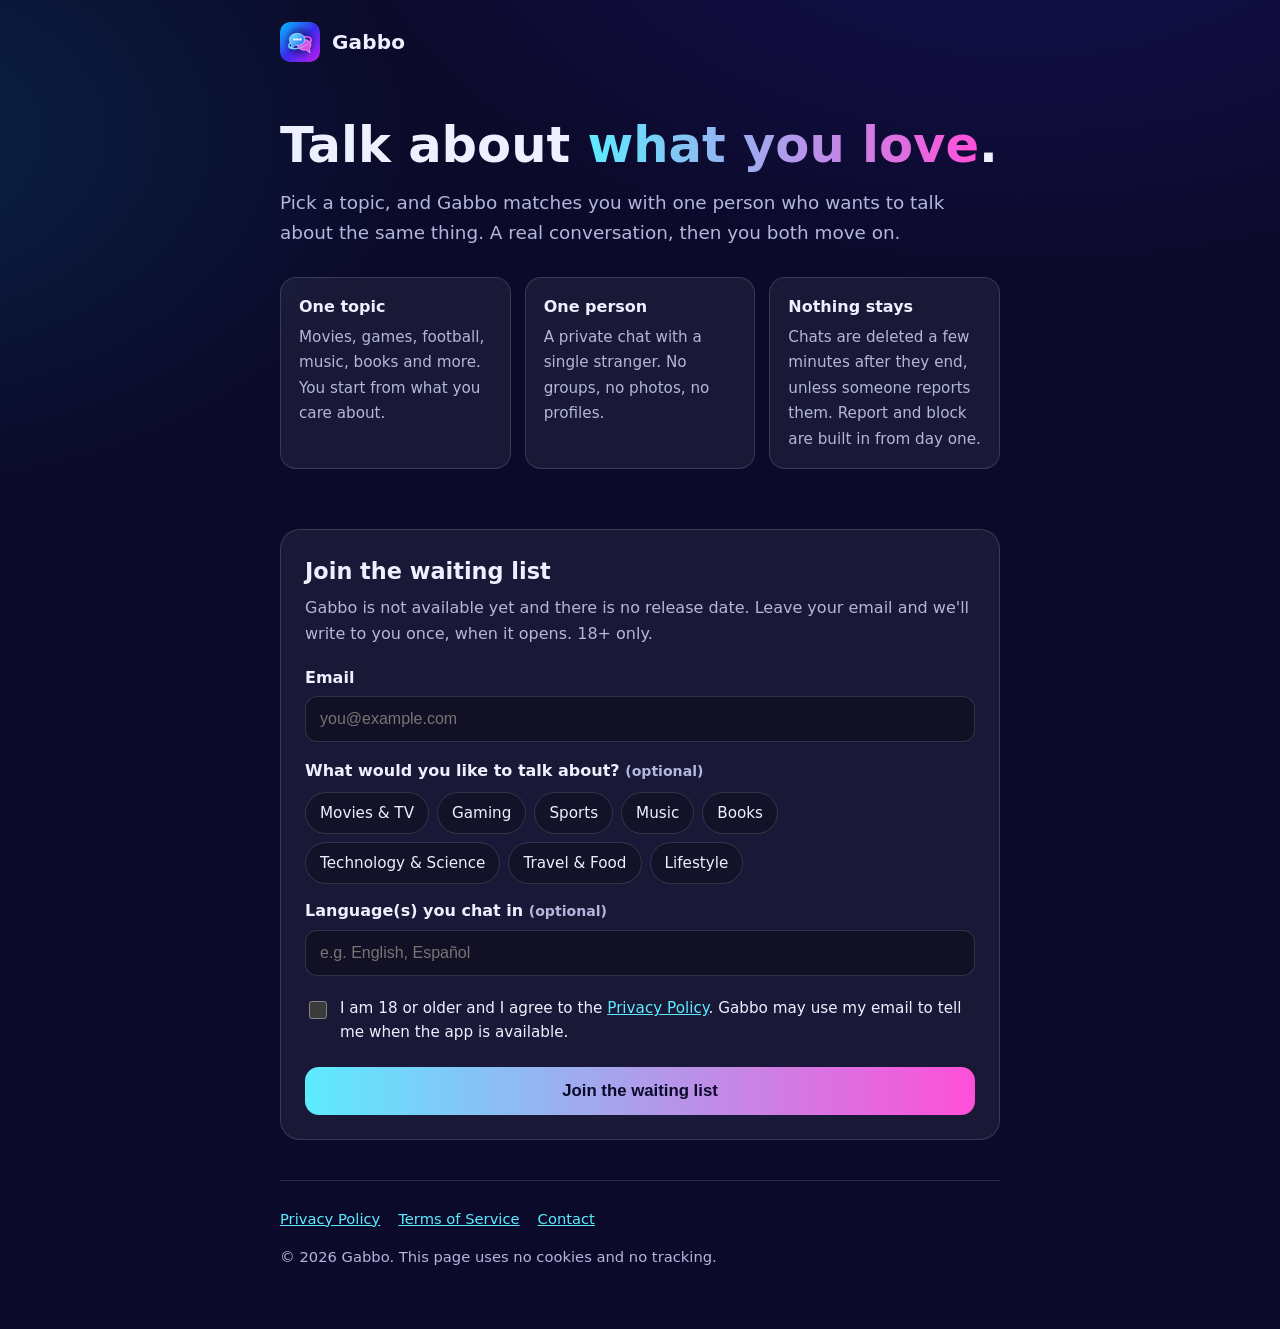
==== index.html @ 61407200 "Gabbo public site: waiting list, privacy policy, terms Co-Authored-By: Claude Sonnet 5.5 <noreply@an" ====
<!DOCTYPE html>
<html lang="en">
<head>
<meta charset="utf-8">
<meta name="viewport" content="width=device-width, initial-scale=1">
<title>Gabbo – Talk about what you love</title>
<meta name="description" content="Gabbo matches you with one person who wants to talk about the same thing. Pick a topic, chat, move on. No photos, no profiles. Join the waiting list.">
<link rel="icon" type="image/svg+xml" href="favicon.svg">
<link rel="stylesheet" href="style.css">
</head>
<body>
<div class="wrap">
  <header class="top">
    <a class="brand" href="./"><img src="favicon.svg" alt="" width="40" height="40"><span>Gabbo</span></a>
  </header>

  <main>
    <section class="hero">
      <h1>Talk about <span class="grad">what you love</span>.</h1>
      <p class="lead">Pick a topic, and Gabbo matches you with one person who wants to talk about the same thing. A real conversation, then you both move on.</p>
      <ul class="points">
        <li><strong>One topic</strong><span>Movies, games, football, music, books and more. You start from what you care about.</span></li>
        <li><strong>One person</strong><span>A private chat with a single stranger. No groups, no photos, no profiles.</span></li>
        <li><strong>Nothing stays</strong><span>Chats are deleted a few minutes after they end, unless someone reports them. Report and block are built in from day one.</span></li>
      </ul>
    </section>

    <section class="card" aria-labelledby="join-title">
      <h2 id="join-title">Join the waiting list</h2>
      <p class="sub">Gabbo is not available yet and there is no release date. Leave your email and we'll write to you once, when it opens. 18+ only.</p>
      <form id="join" novalidate>
        <label class="field" for="email">Email</label>
        <input id="email" name="email" type="email" autocomplete="email" inputmode="email" maxlength="254" required placeholder="you@example.com">

        <fieldset>
          <legend>What would you like to talk about? <span class="hint">(optional)</span></legend>
          <div class="chips">
            <label class="chip"><input type="checkbox" name="interest" value="movies_tv"><span>Movies &amp; TV</span></label>
            <label class="chip"><input type="checkbox" name="interest" value="gaming"><span>Gaming</span></label>
            <label class="chip"><input type="checkbox" name="interest" value="sports"><span>Sports</span></label>
            <label class="chip"><input type="checkbox" name="interest" value="music"><span>Music</span></label>
            <label class="chip"><input type="checkbox" name="interest" value="books"><span>Books</span></label>
            <label class="chip"><input type="checkbox" name="interest" value="tech_science"><span>Technology &amp; Science</span></label>
            <label class="chip"><input type="checkbox" name="interest" value="travel_food"><span>Travel &amp; Food</span></label>
            <label class="chip"><input type="checkbox" name="interest" value="lifestyle"><span>Lifestyle</span></label>
          </div>
        </fieldset>

        <label class="field" for="language">Language(s) you chat in <span class="hint">(optional)</span></label>
        <input id="language" name="language" type="text" maxlength="40" autocomplete="off" placeholder="e.g. English, Español">

        <div class="trap" aria-hidden="true">
          <label>Leave this field empty <input type="text" name="website" tabindex="-1" autocomplete="off"></label>
        </div>

        <label class="consent"><input type="checkbox" name="consent" required>
          <span>I am 18 or older and I agree to the <a href="privacy.html">Privacy Policy</a>. Gabbo may use my email to tell me when the app is available.</span></label>

        <button class="go" type="submit">Join the waiting list</button>
        <div id="msg" class="msg" role="status" aria-live="polite"></div>
      </form>
    </section>
  </main>

  <footer>
    <nav><a href="privacy.html">Privacy Policy</a><a href="terms.html">Terms of Service</a><a href="mailto:gabbosupport@gmail.com">Contact</a></nav>
    <p>&copy; 2026 Gabbo. This page uses no cookies and no tracking.</p>
  </footer>
</div>
<script src="app.js"></script>
</body>
</html>
---- style.css ----
:root {
  --bg: #0b0a2a;
  --card: rgba(255, 255, 255, 0.06);
  --line: rgba(255, 255, 255, 0.14);
  --text: #eef0ff;
  --muted: #b3b6dd;
  --cyan: #5cebff;
  --magenta: #ff4fd8;
  --ok: #6dffb2;
  --err: #ff8aa0;
}
* { box-sizing: border-box; }
html { color-scheme: dark; }
body {
  margin: 0;
  font-family: system-ui, -apple-system, "Segoe UI", Roboto, "Helvetica Neue", Arial, sans-serif;
  line-height: 1.6;
  color: var(--text);
  background: radial-gradient(1200px 700px at 80% -10%, #3a2bef33, transparent 60%),
              radial-gradient(900px 600px at -10% 10%, #00c2ff22, transparent 60%),
              var(--bg);
  min-height: 100vh;
}
a { color: var(--cyan); }
a:hover { color: #fff; }
.wrap { max-width: 760px; margin: 0 auto; padding: 0 20px; }
header.top { padding: 22px 0 0; }
.brand { display: inline-flex; align-items: center; gap: 12px; text-decoration: none; color: var(--text); font-weight: 700; font-size: 1.25rem; letter-spacing: 0.2px; }
.brand img { width: 40px; height: 40px; border-radius: 10px; }
.hero { padding: 48px 0 20px; }
.hero h1 { font-size: clamp(2rem, 6vw, 3.1rem); line-height: 1.1; margin: 0 0 16px; }
.grad { background: linear-gradient(90deg, var(--cyan), var(--magenta)); -webkit-background-clip: text; background-clip: text; color: transparent; }
.lead { font-size: 1.15rem; color: var(--muted); max-width: 40em; margin: 0; }
.points { display: grid; gap: 14px; grid-template-columns: repeat(auto-fit, minmax(210px, 1fr)); margin: 30px 0 10px; padding: 0; list-style: none; }
.points li { background: var(--card); border: 1px solid var(--line); border-radius: 16px; padding: 16px 18px; }
.points strong { display: block; margin-bottom: 4px; }
.points span { color: var(--muted); font-size: 0.95rem; }
.card { background: var(--card); border: 1px solid var(--line); border-radius: 20px; padding: 24px; margin: 30px 0; }
.card h2 { margin: 0 0 6px; font-size: 1.4rem; }
.card p.sub { margin: 0 0 18px; color: var(--muted); }
label.field { display: block; font-weight: 600; margin: 14px 0 6px; }
input[type="email"], input[type="text"] {
  width: 100%; padding: 13px 14px; border-radius: 12px; border: 1px solid var(--line);
  background: rgba(0, 0, 0, 0.3); color: var(--text); font-size: 1rem;
}
input:focus-visible, button:focus-visible, a:focus-visible, .chip input:focus-visible + span { outline: 2px solid var(--cyan); outline-offset: 2px; }
.hint { font-size: 0.88rem; color: var(--muted); margin: 6px 0 0; }
fieldset { border: 0; padding: 0; margin: 16px 0 0; }
legend { font-weight: 600; padding: 0; margin-bottom: 8px; }
.chips { display: flex; flex-wrap: wrap; gap: 8px; }
.chip { position: relative; }
.chip input { position: absolute; opacity: 0; inset: 0; width: 100%; height: 100%; margin: 0; cursor: pointer; }
.chip span { display: inline-block; padding: 8px 14px; border-radius: 999px; border: 1px solid var(--line); background: rgba(0, 0, 0, 0.25); font-size: 0.95rem; }
.chip input:checked + span { border-color: transparent; background: linear-gradient(90deg, #00a9e0, #c21cf0); color: #fff; }
.consent { display: flex; gap: 10px; align-items: flex-start; margin: 20px 0 6px; font-size: 0.95rem; }
.consent input { margin-top: 5px; width: 18px; height: 18px; flex: none; }
button.go {
  margin-top: 16px; width: 100%; padding: 14px 18px; border: 0; border-radius: 14px; font-size: 1.05rem; font-weight: 700;
  color: #0b0a2a; background: linear-gradient(90deg, var(--cyan), var(--magenta)); cursor: pointer;
}
button.go[disabled] { opacity: 0.6; cursor: progress; }
.msg { margin-top: 14px; padding: 12px 14px; border-radius: 12px; display: none; }
.msg.show { display: block; }
.msg.ok { background: rgba(109, 255, 178, 0.12); border: 1px solid rgba(109, 255, 178, 0.4); color: var(--ok); }
.msg.err { background: rgba(255, 138, 160, 0.12); border: 1px solid rgba(255, 138, 160, 0.4); color: var(--err); }
.trap { position: absolute; left: -9999px; width: 1px; height: 1px; overflow: hidden; }
footer { padding: 26px 0 46px; color: var(--muted); font-size: 0.92rem; border-top: 1px solid var(--line); margin-top: 40px; }
footer nav a { margin-right: 18px; }
.doc { padding: 26px 0 10px; }
.doc h1 { font-size: 2rem; margin: 10px 0 4px; }
.doc h2 { margin: 30px 0 6px; font-size: 1.25rem; }
.doc p, .doc li { color: #dfe1ff; }
.doc .meta { color: var(--muted); margin: 0 0 20px; }
.doc table { width: 100%; border-collapse: collapse; margin: 10px 0; font-size: 0.95rem; }
.doc th, .doc td { text-align: left; vertical-align: top; padding: 10px 10px; border-bottom: 1px solid var(--line); }
.doc th { color: var(--muted); font-weight: 600; }
.note { background: var(--card); border: 1px solid var(--line); border-radius: 14px; padding: 12px 16px; }

@media (max-width: 640px) {
  .doc table, .doc tbody, .doc tr, .doc td { display: block; width: 100%; }
  .doc thead { display: none; }
  .doc tr { background: var(--card); border: 1px solid var(--line); border-radius: 14px; margin: 12px 0; padding: 4px 14px 10px; }
  .doc td { border: 0; padding: 8px 0 0; }
  .doc td::before { content: attr(data-label); display: block; color: var(--muted); font-size: 0.8rem; text-transform: uppercase; letter-spacing: 0.04em; }
}
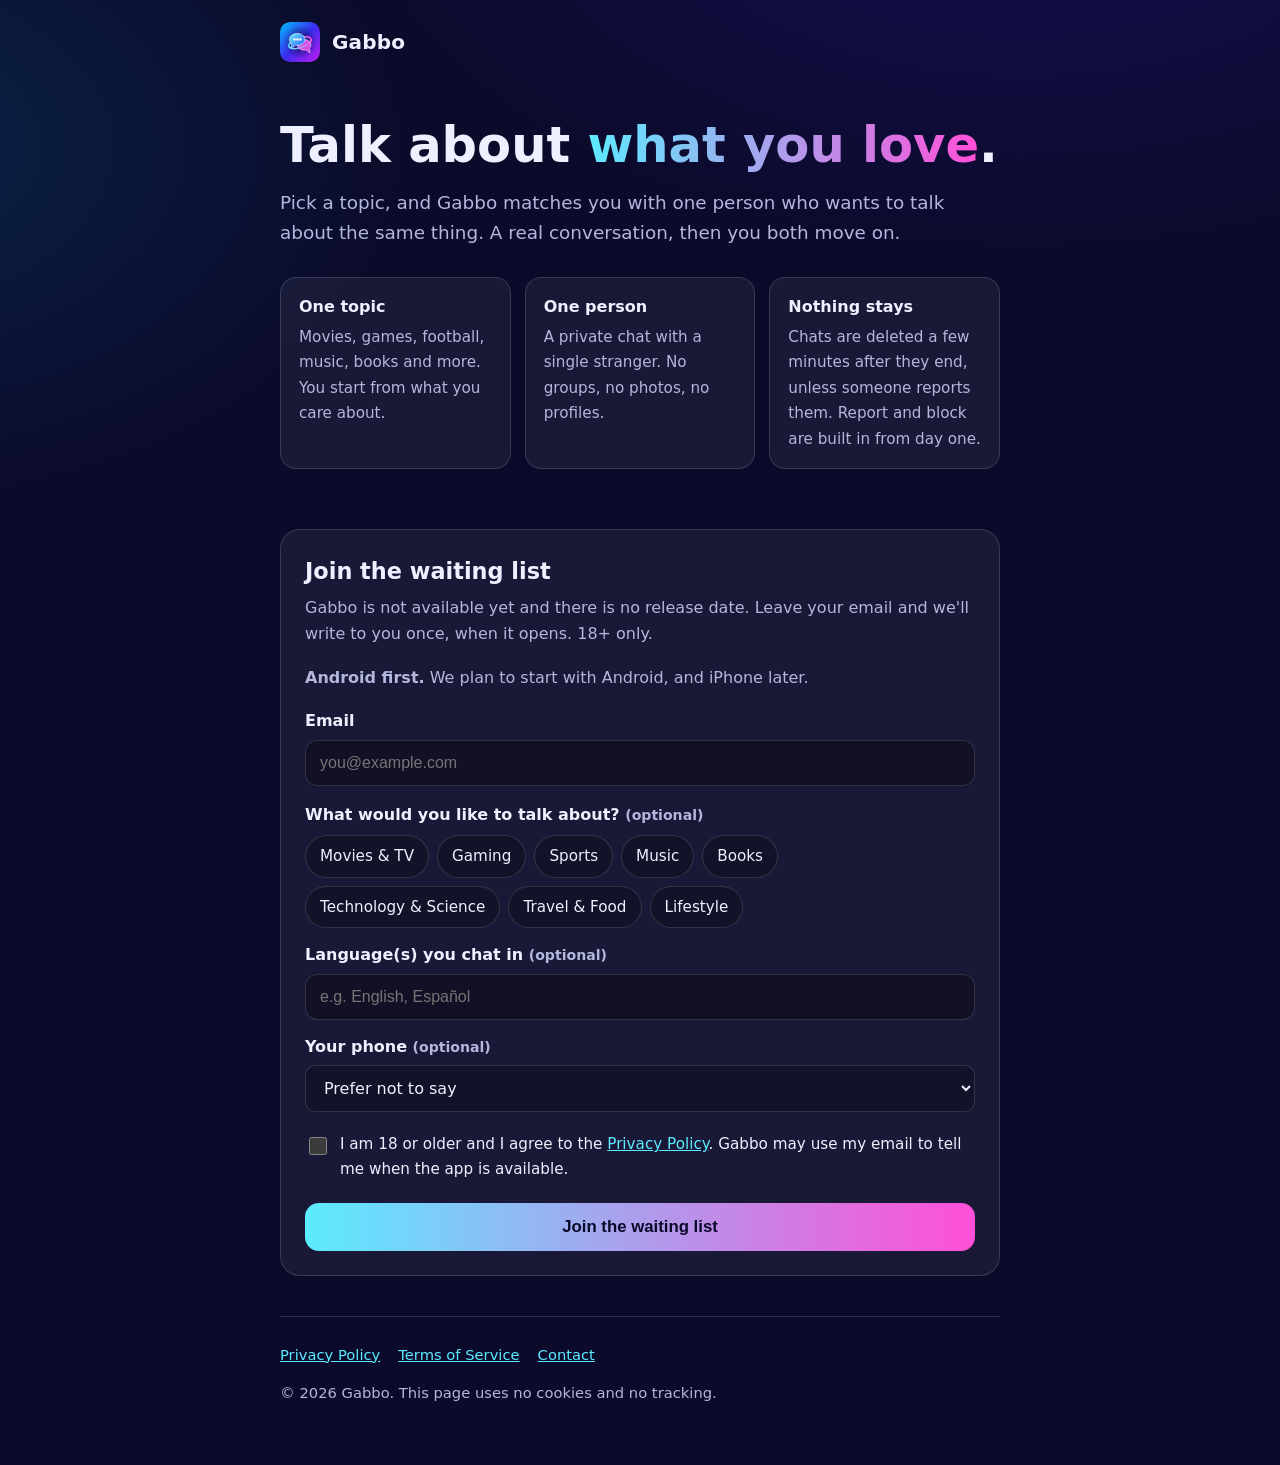
==== commit d4e27dcf: "Waiting-list page: Android first, phone type, source label (11-C)" ====
--- a/index.html
+++ b/index.html
@@ -28,6 +28,7 @@
     <section class="card" aria-labelledby="join-title">
       <h2 id="join-title">Join the waiting list</h2>
       <p class="sub">Gabbo is not available yet and there is no release date. Leave your email and we'll write to you once, when it opens. 18+ only.</p>
+      <p class="sub"><strong>Android first.</strong> We plan to start with Android, and iPhone later.</p>
       <form id="join" novalidate>
         <label class="field" for="email">Email</label>
         <input id="email" name="email" type="email" autocomplete="email" inputmode="email" maxlength="254" required placeholder="you@example.com">
@@ -48,6 +49,14 @@
 
         <label class="field" for="language">Language(s) you chat in <span class="hint">(optional)</span></label>
         <input id="language" name="language" type="text" maxlength="40" autocomplete="off" placeholder="e.g. English, Español">
+
+        <label class="field" for="platform">Your phone <span class="hint">(optional)</span></label>
+        <select id="platform" name="platform">
+          <option value="">Prefer not to say</option>
+          <option value="android">Android</option>
+          <option value="iphone">iPhone</option>
+          <option value="other">Other</option>
+        </select>
 
         <div class="trap" aria-hidden="true">
           <label>Leave this field empty <input type="text" name="website" tabindex="-1" autocomplete="off"></label>
--- a/style.css
+++ b/style.css
@@ -83,3 +83,6 @@
   .doc td { border: 0; padding: 8px 0 0; }
   .doc td::before { content: attr(data-label); display: block; color: var(--muted); font-size: 0.8rem; text-transform: uppercase; letter-spacing: 0.04em; }
 }
+
+select { width: 100%; padding: 12px 14px; border-radius: 10px; border: 1px solid var(--line); background: rgba(0, 0, 0, 0.25); color: inherit; font: inherit; }
+select:focus-visible { outline: 2px solid var(--cyan); outline-offset: 2px; }
